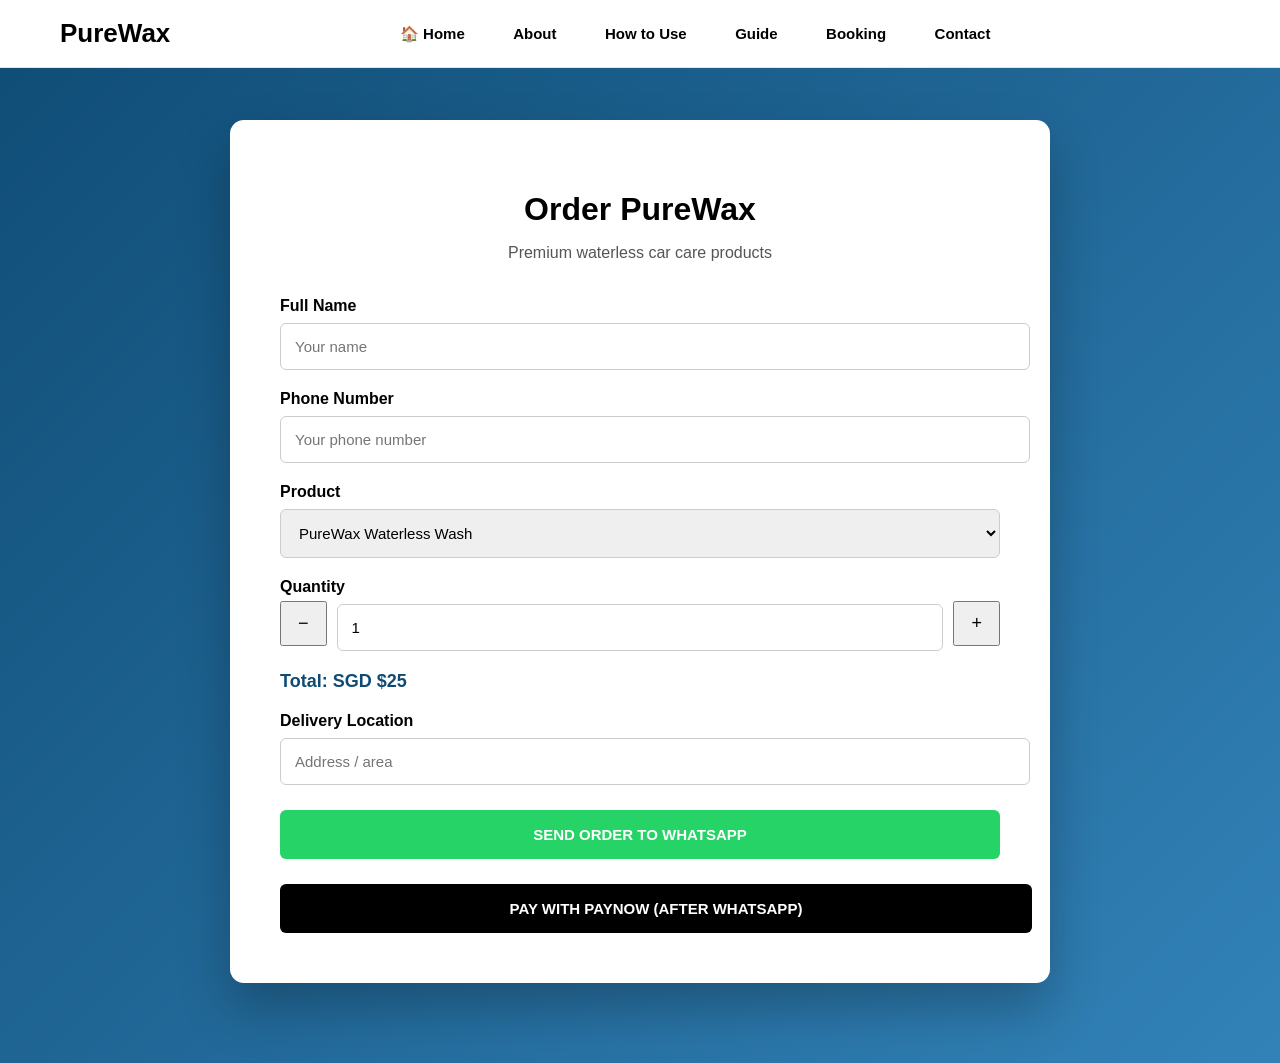
==== booking.html @ 13854542 "Create booking.html" ====
<!DOCTYPE html>
<html lang="en">
<head>
  <meta charset="UTF-8">
  <title>Order PureWax</title>
  <link rel="stylesheet" href="style.css">
  <link rel="icon" type="image/png" href="favicon.png">

  <style>
    body {
      margin: 0;
      font-family: Arial, sans-serif;
      background: linear-gradient(135deg, #0f4c75, #3282b8);
      padding-top: 120px;
    }

    .booking-wrapper {
      max-width: 720px;
      margin: 0 auto 80px;
      background: #ffffff;
      border-radius: 14px;
      padding: 50px;
      box-shadow: 0 25px 50px rgba(0,0,0,0.25);
    }

    h1 {
      text-align: center;
      margin-bottom: 10px;
    }

    .subtitle {
      text-align: center;
      color: #555;
      margin-bottom: 35px;
    }

    label {
      font-weight: 600;
      margin-top: 20px;
      display: block;
    }

    input, select, textarea {
      width: 100%;
      padding: 14px;
      margin-top: 8px;
      border-radius: 6px;
      border: 1px solid #ccc;
      font-size: 15px;
    }

    .qty-row {
      display: flex;
      gap: 10px;
      align-items: center;
    }

    .qty-row button {
      padding: 10px 16px;
      font-size: 18px;
      cursor: pointer;
    }

    .price-box {
      margin-top: 20px;
      font-size: 18px;
      font-weight: 700;
      color: #0f4c75;
    }

    .action-btn {
      width: 100%;
      margin-top: 25px;
      padding: 16px;
      font-size: 15px;
      font-weight: 700;
      border: none;
      border-radius: 6px;
      cursor: pointer;
    }

    .whatsapp-btn {
      background: #25d366;
      color: #ffffff;
    }

    .paynow-btn {
      background: #000000;
      color: #ffffff;
      display: block;
      text-align: center;
      text-decoration: none;
    }

    .confirm-box {
      display: none;
      margin-top: 30px;
      padding: 25px;
      background: #f1f8ff;
      border-radius: 10px;
      text-align: center;
    }

    .order-summary {
      margin: 15px 0;
      font-size: 15px;
    }

    .paynow-section img {
      margin-top: 10px;
      max-width: 200px;
    }
  </style>

  <script>
    const prices = {
      "PureWax Waterless Wash": 25,
      "PureWax Microfiber Towel": 10,
      "PureWax Combo Pack": 30
    };

    function updatePrice() {
      const product = document.getElementById("product").value;
      const qty = document.getElementById("quantity").value;
      const total = prices[product] * qty;
      document.getElementById("totalPrice").innerText =
        "Total: SGD $" + total;
    }

    function sendWhatsApp() {
      const name = document.getElementById("name").value;
      const phone = document.getElementById("phone").value;
      const product = document.getElementById("product").value;
      const qty = document.getElementById("quantity").value;
      const location = document.getElementById("location").value;
      const total = prices[product] * qty;

      if (!name || !phone) {
        alert("Please fill in your name and phone number.");
        return;
      }

      const message =
        "PureWax Order%0A%0A" +
        "Name: " + name + "%0A" +
        "Phone: " + phone + "%0A" +
        "Product: " + product + "%0A" +
        "Quantity: " + qty + "%0A" +
        "Total: SGD $" + total + "%0A" +
        "Location: " + location;

      window.open(
        "https://wa.me/6590040534?text=" + message,
        "_blank"
      );

      document.getElementById("orderSummary").innerHTML =
        "<strong>Product:</strong> " + product + "<br>" +
        "<strong>Quantity:</strong> " + qty + "<br>" +
        "<strong>Total:</strong> SGD $" + total;

      document.getElementById("confirmBox").style.display = "block";
    }
  </script>
</head>

<body>

<!-- NAVBAR -->
<div class="navbar">
  <div class="logo">PureWax</div>
  <div class="nav-links">
    <a href="index.html">🏠 Home</a>
    <a href="about.html">About</a>
    <a href="how-to-use.html">How to Use</a>
    <a href="guide.html">Guide</a>
    <a href="booking.html">Booking</a>
    <a href="contact.html">Contact</a>
  </div>
</div>

<!-- BOOKING PAGE -->
<div class="booking-wrapper">
  <h1>Order PureWax</h1>
  <p class="subtitle">Premium waterless car care products</p>

  <label>Full Name</label>
  <input id="name" placeholder="Your name">

  <label>Phone Number</label>
  <input id="phone" placeholder="Your phone number">

  <label>Product</label>
  <select id="product" onchange="updatePrice()">
    <option>PureWax Waterless Wash</option>
    <option>PureWax Microfiber Towel</option>
    <option>PureWax Combo Pack</option>
  </select>

  <label>Quantity</label>
  <div class="qty-row">
    <button onclick="quantity.stepDown(); updatePrice()">−</button>
    <input type="number" id="quantity" value="1" min="1" onchange="updatePrice()">
    <button onclick="quantity.stepUp(); updatePrice()">+</button>
  </div>

  <div class="price-box" id="totalPrice">Total: SGD $25</div>

  <label>Delivery Location</label>
  <input id="location" placeholder="Address / area">

  <button class="action-btn whatsapp-btn" onclick="sendWhatsApp()">
    SEND ORDER TO WHATSAPP
  </button>

  <a href="#" class="action-btn paynow-btn">
    PAY WITH PAYNOW (AFTER WHATSAPP)
  </a>

  <div class="confirm-box" id="confirmBox">
    <h3>Order Confirmed ✅</h3>
    <p>Your order has been sent to WhatsApp.</p>

    <div class="order-summary" id="orderSummary"></div>

    <div class="paynow-section">
      <h4>Pay with PayNow</h4>
      <p>
        Please complete payment after confirming on WhatsApp.<br>
        Use your name as the payment reference.
      </p>
      <img src="paynow-qr.png" alt="PayNow QR Code">
    </div>
  </div>
</div>

</body>
</html>
---- style.css ----
/* ===== RESET & BASE ===== */
body {
  margin: 0;
  font-family: Arial, sans-serif;
  background-color: #ffffff;
  color: #000000;
}

/* ===== NAVBAR ===== */
.navbar {
  position: fixed;
  top: 0;
  left: 0;
  width: 100%;
  z-index: 1000;

  display: flex;
  align-items: center;
  padding: 18px 60px;

  background-color: #ffffff;
  border-bottom: 1px solid #e5e5e5;
  box-sizing: border-box;
}

.logo {
  font-size: 26px;
  font-weight: 700;
}

.nav-links {
  margin: 0 auto;
}

.nav-links a {
  margin: 0 22px;
  text-decoration: none;
  color: #000000;
  font-size: 15px;
  font-weight: 600;
}

.nav-links a:hover {
  opacity: 0.7;
}

/* ===== HERO SECTION ===== */
.hero {
  margin-top: 80px;
  display: flex;
  justify-content: space-between;
  align-items: center;
  min-height: 90vh;
  padding: 0 80px;

  background:
    linear-gradient(to right, rgba(0,0,0,0.95), rgba(0,0,0,0.6)),
    url("bmw-headlights.jpg");

  background-size: cover;
  background-position: center right;
  background-repeat: no-repeat;

  color: #ffffff;
}

/* ===== HERO LEFT ===== */
.hero-left {
  max-width: 45%;
}

.hero-logo {
  margin-bottom: 25px;
  font-size: 36px;
  font-weight: 800;
  letter-spacing: 3px;
  animation: ssGlow 4s ease-in-out infinite;
}

.hero-left h1 {
  font-size: 56px;
  margin: 0 0 20px;
}

.hero-left p {
  font-size: 18px;
  line-height: 1.7;
  color: #dddddd;
  max-width: 520px;
}

/* ===== HERO RIGHT ===== */
.hero-right {
  max-width: 45%;
  display: flex;
  justify-content: flex-end;
}

.hero-right img {
  width: 500px;
  max-width: 100%;
  height: auto;

  filter:
    brightness(1.2)
    contrast(1.25)
    drop-shadow(0 0 25px rgba(255, 220, 120, 0.6))
    drop-shadow(0 0 50px rgba(255, 200, 80, 0.4));
}

/* ===== SS LOGO GLOW ===== */
@keyframes ssGlow {
  0% {
    text-shadow:
      0 0 6px rgba(255,255,255,0.4),
      0 0 14px rgba(255,255,255,0.25),
      0 0 24px rgba(255,255,255,0.15);
  }
  50% {
    text-shadow:
      0 0 14px rgba(255,255,255,0.9),
      0 0 30px rgba(255,255,255,0.6),
      0 0 50px rgba(255,255,255,0.35);
  }
  100% {
    text-shadow:
      0 0 6px rgba(255,255,255,0.4),
      0 0 14px rgba(255,255,255,0.25),
      0 0 24px rgba(255,255,255,0.15);
  }
}

/* ===== BOOKING PAGE ===== */
.booking-page {
  min-height: 100vh;
  background: linear-gradient(135deg, #0a1a2f, #0f3a66);
  padding: 160px 20px 80px;
  display: flex;
  justify-content: center;
  align-items: flex-start;
}

.booking-card {
  background: #ffffff;
  width: 100%;
  max-width: 600px;
  padding: 50px;
  border-radius: 14px;
  box-shadow: 0 25px 60px rgba(0,0,0,0.25);
  text-align: center;
}

.booking-card h1 {
  font-size: 36px;
  margin-bottom: 10px;
}

.booking-card .subtitle {
  color: #555;
  margin-bottom: 30px;
}

.booking-form {
  display: flex;
  flex-direction: column;
  gap: 15px;
}

.booking-form input,
.booking-form select,
.booking-form textarea {
  padding: 14px;
  font-size: 16px;
  border-radius: 8px;
  border: 1px solid #ccc;
}

.booking-form textarea {
  min-height: 100px;
}

.booking-form button {
  margin-top: 10px;
  padding: 16px;
  font-size: 16px;
  font-weight: 700;
  background: #000;
  color: #fff;
  border: none;
  border-radius: 10px;
  cursor: pointer;
}

.booking-form button:hover {
  background: #111;
}

/* ===== CONFIRMATION ===== */
.confirm-box {
  display: none;
  margin-top: 30px;
  padding: 25px;
  background: #f1f8ff;
  border-radius: 10px;
  text-align: center;
}

.paynow-section img {
  max-width: 200px;
  margin-top: 10px;
}

/* ===== MOBILE ===== */
@media (max-width: 900px) {
  .hero {
    flex-direction: column;
    text-align: center;
    padding: 80px 30px;
  }

  .hero-left,
  .hero-right {
    max-width: 100%;
  }

  .hero-right {
    margin-top: 40px;
    justify-content: center;
  }
}
/* ===== HOW TO USE PAGE ===== */

.howto-page {
  min-height: 100vh;
  background: #f4f7fb;
  padding: 160px 20px 80px;
}

.howto-container {
  max-width: 900px;
  margin: 0 auto;
  background: #ffffff;
  padding: 60px 50px;
  border-radius: 14px;
  box-shadow: 0 25px 60px rgba(0,0,0,0.15);
}

.howto-container h1 {
  text-align: center;
  font-size: 44px;
  margin-bottom: 15px;
}

.howto-intro {
  text-align: center;
  font-size: 17px;
  color: #555;
  margin-bottom: 45px;
  line-height: 1.6;
}

/* STEP BOXES */
.howto-step {
  background: #ffffff;
  border-radius: 10px;
  padding: 30px 35px;
  margin-bottom: 25px;
  border-left: 6px solid #0f4c75;
}

.step-number {
  display: inline-block;
  font-size: 13px;
  font-weight: 700;
  color: #0f4c75;
  margin-bottom: 8px;
  letter-spacing: 1px;
}

.howto-step h3 {
  font-size: 22px;
  margin: 8px 0 10px;
}

.howto-step p {
  font-size: 16px;
  color: #444;
  line-height: 1.6;
}

/* MOBILE */
@media (max-width: 700px) {
  .howto-container {
    padding: 40px 25px;
  }

  .howto-container h1 {
    font-size: 34px;
  }
}
.logo-box {
  width: 42px;
  height: 42px;
  background: #000;
  color: #fff;
  font-weight: 800;
  font-size: 18px;
  display: flex;
  align-items: center;
  justify-content: center;
  border-radius: 6px;
  letter-spacing: 1px;
}
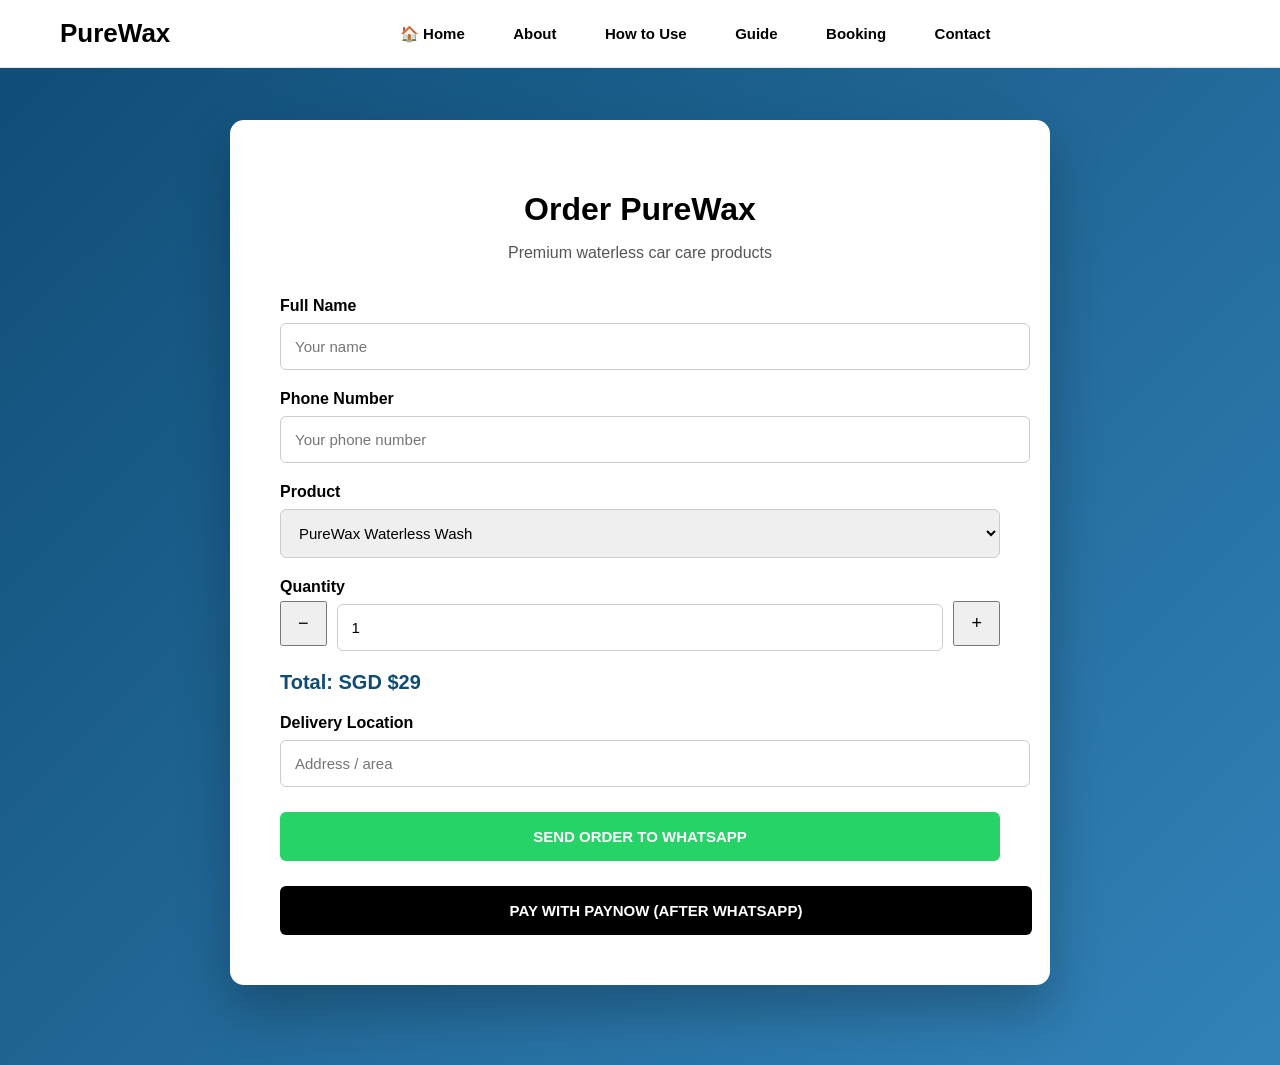
==== commit df09488c: "Update booking.html" ====
--- a/booking.html
+++ b/booking.html
@@ -3,6 +3,8 @@
 <head>
   <meta charset="UTF-8">
   <title>Order PureWax</title>
+  <meta name="viewport" content="width=device-width, initial-scale=1.0">
+
   <link rel="stylesheet" href="style.css">
   <link rel="icon" type="image/png" href="favicon.png">
 
@@ -40,7 +42,7 @@
       display: block;
     }
 
-    input, select, textarea {
+    input, select {
       width: 100%;
       padding: 14px;
       margin-top: 8px;
@@ -63,7 +65,7 @@
 
     .price-box {
       margin-top: 20px;
-      font-size: 18px;
+      font-size: 20px;
       font-weight: 700;
       color: #0f4c75;
     }
@@ -87,9 +89,9 @@
     .paynow-btn {
       background: #000000;
       color: #ffffff;
+      text-align: center;
+      text-decoration: none;
       display: block;
-      text-align: center;
-      text-decoration: none;
     }
 
     .confirm-box {
@@ -114,9 +116,9 @@
 
   <script>
     const prices = {
-      "PureWax Waterless Wash": 25,
-      "PureWax Microfiber Towel": 10,
-      "PureWax Combo Pack": 30
+      "PureWax Waterless Wash": 29,
+      "PureWax Microfiber Towel": 12,
+      "PureWax Combo Pack": 39
     };
 
     function updatePrice() {
@@ -147,7 +149,7 @@
         "Product: " + product + "%0A" +
         "Quantity: " + qty + "%0A" +
         "Total: SGD $" + total + "%0A" +
-        "Location: " + location;
+        "Delivery Location: " + location;
 
       window.open(
         "https://wa.me/6590040534?text=" + message,
@@ -204,7 +206,7 @@
     <button onclick="quantity.stepUp(); updatePrice()">+</button>
   </div>
 
-  <div class="price-box" id="totalPrice">Total: SGD $25</div>
+  <div class="price-box" id="totalPrice">Total: SGD $29</div>
 
   <label>Delivery Location</label>
   <input id="location" placeholder="Address / area">
@@ -218,7 +220,7 @@
   </a>
 
   <div class="confirm-box" id="confirmBox">
-    <h3>Order Confirmed ✅</h3>
+    <h3>Order Sent ✅</h3>
     <p>Your order has been sent to WhatsApp.</p>
 
     <div class="order-summary" id="orderSummary"></div>
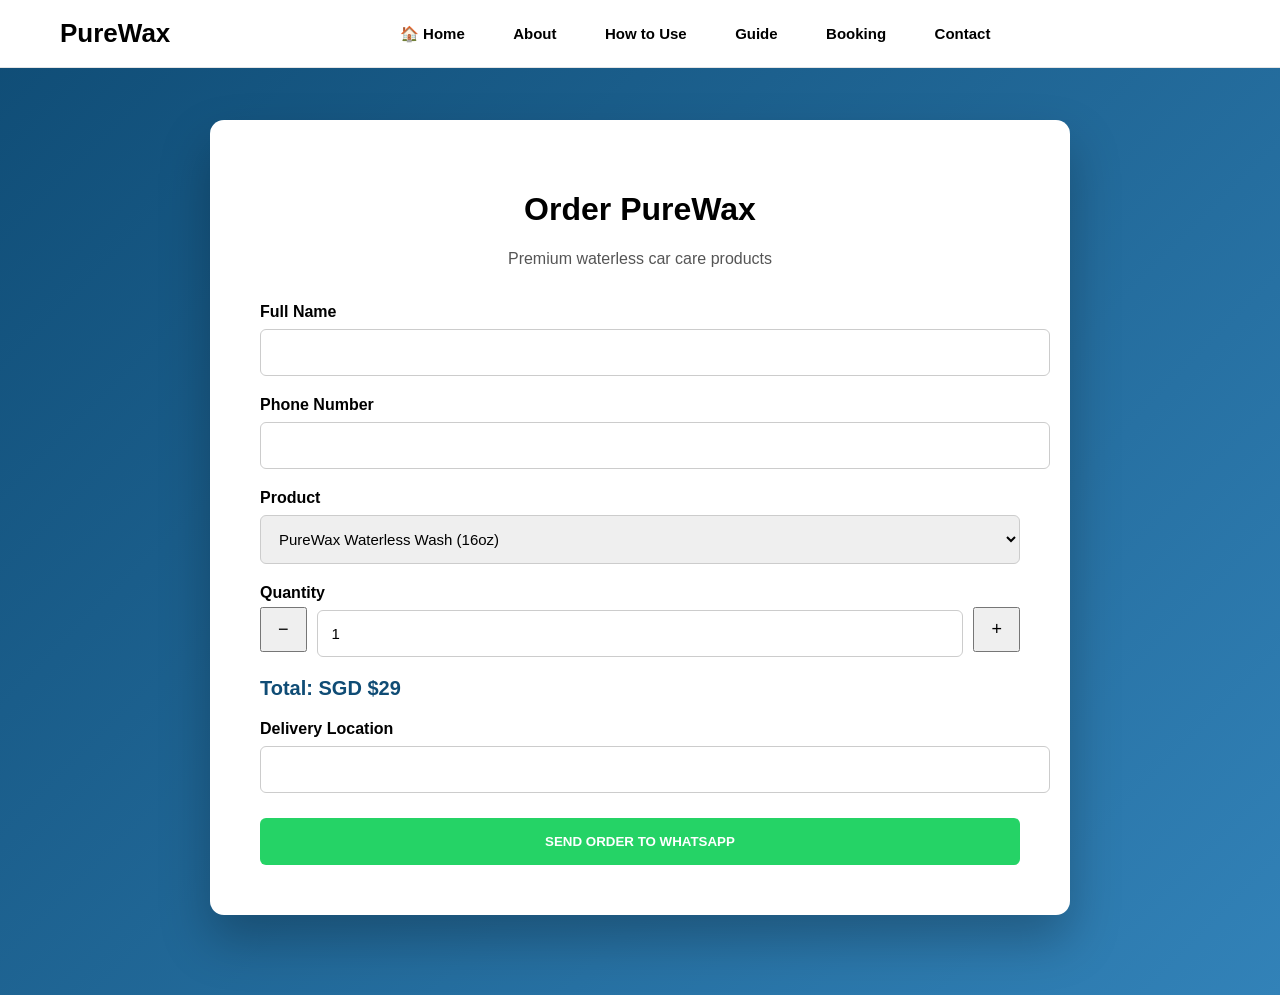
==== commit db5f9f24: "Update booking.html" ====
--- a/booking.html
+++ b/booking.html
@@ -17,7 +17,7 @@
     }
 
     .booking-wrapper {
-      max-width: 720px;
+      max-width: 760px;
       margin: 0 auto 80px;
       background: #ffffff;
       border-radius: 14px;
@@ -25,11 +25,7 @@
       box-shadow: 0 25px 50px rgba(0,0,0,0.25);
     }
 
-    h1 {
-      text-align: center;
-      margin-bottom: 10px;
-    }
-
+    h1 { text-align: center; }
     .subtitle {
       text-align: center;
       color: #555;
@@ -74,7 +70,6 @@
       width: 100%;
       margin-top: 25px;
       padding: 16px;
-      font-size: 15px;
       font-weight: 700;
       border: none;
       border-radius: 6px;
@@ -83,15 +78,7 @@
 
     .whatsapp-btn {
       background: #25d366;
-      color: #ffffff;
-    }
-
-    .paynow-btn {
-      background: #000000;
-      color: #ffffff;
-      text-align: center;
-      text-decoration: none;
-      display: block;
+      color: #fff;
     }
 
     .confirm-box {
@@ -102,73 +89,61 @@
       border-radius: 10px;
       text-align: center;
     }
-
-    .order-summary {
-      margin: 15px 0;
-      font-size: 15px;
-    }
-
-    .paynow-section img {
-      margin-top: 10px;
-      max-width: 200px;
-    }
   </style>
 
   <script>
     const prices = {
-      "PureWax Waterless Wash": 29,
-      "PureWax Microfiber Towel": 12,
-      "PureWax Combo Pack": 39
+      "PureWax Waterless Wash (16oz)": 29,
+      "PureWax Microfiber Cloth (2pcs)": 12,
+      "PureWax Anti-Bacterial Spray (16oz)": 19,
+      "Combo Pack (Wash + Cloth)": 39,
+      "Twin Pack (2x Wash)": 55,
+      "Family Pack (2x Wash + Cloth + Sanitiser)": 79
     };
 
     function updatePrice() {
       const product = document.getElementById("product").value;
       const qty = document.getElementById("quantity").value;
+      document.getElementById("totalPrice").innerText =
+        "Total: SGD $" + (prices[product] * qty);
+    }
+
+    function sendWhatsApp() {
+      const name = nameInput.value;
+      const phone = phoneInput.value;
+      const product = productSelect.value;
+      const qty = quantity.value;
+      const location = locationInput.value;
       const total = prices[product] * qty;
-      document.getElementById("totalPrice").innerText =
-        "Total: SGD $" + total;
-    }
-
-    function sendWhatsApp() {
-      const name = document.getElementById("name").value;
-      const phone = document.getElementById("phone").value;
-      const product = document.getElementById("product").value;
-      const qty = document.getElementById("quantity").value;
-      const location = document.getElementById("location").value;
-      const total = prices[product] * qty;
 
       if (!name || !phone) {
-        alert("Please fill in your name and phone number.");
+        alert("Please fill in name and phone number.");
         return;
       }
 
-      const message =
+      const msg =
         "PureWax Order%0A%0A" +
         "Name: " + name + "%0A" +
         "Phone: " + phone + "%0A" +
         "Product: " + product + "%0A" +
         "Quantity: " + qty + "%0A" +
         "Total: SGD $" + total + "%0A" +
-        "Delivery Location: " + location;
-
-      window.open(
-        "https://wa.me/6590040534?text=" + message,
-        "_blank"
-      );
-
-      document.getElementById("orderSummary").innerHTML =
-        "<strong>Product:</strong> " + product + "<br>" +
-        "<strong>Quantity:</strong> " + qty + "<br>" +
-        "<strong>Total:</strong> SGD $" + total;
-
-      document.getElementById("confirmBox").style.display = "block";
+        "Delivery: " + location;
+
+      window.open("https://wa.me/6590040534?text=" + msg, "_blank");
+
+      orderSummary.innerHTML =
+        "<b>Product:</b> " + product + "<br>" +
+        "<b>Quantity:</b> " + qty + "<br>" +
+        "<b>Total:</b> SGD $" + total;
+
+      confirmBox.style.display = "block";
     }
   </script>
 </head>
 
 <body>
 
-<!-- NAVBAR -->
 <div class="navbar">
   <div class="logo">PureWax</div>
   <div class="nav-links">
@@ -181,22 +156,24 @@
   </div>
 </div>
 
-<!-- BOOKING PAGE -->
 <div class="booking-wrapper">
   <h1>Order PureWax</h1>
   <p class="subtitle">Premium waterless car care products</p>
 
   <label>Full Name</label>
-  <input id="name" placeholder="Your name">
+  <input id="nameInput">
 
   <label>Phone Number</label>
-  <input id="phone" placeholder="Your phone number">
+  <input id="phoneInput">
 
   <label>Product</label>
-  <select id="product" onchange="updatePrice()">
-    <option>PureWax Waterless Wash</option>
-    <option>PureWax Microfiber Towel</option>
-    <option>PureWax Combo Pack</option>
+  <select id="productSelect" onchange="updatePrice()">
+    <option>PureWax Waterless Wash (16oz)</option>
+    <option>PureWax Microfiber Cloth (2pcs)</option>
+    <option>PureWax Anti-Bacterial Spray (16oz)</option>
+    <option>Combo Pack (Wash + Cloth)</option>
+    <option>Twin Pack (2x Wash)</option>
+    <option>Family Pack (2x Wash + Cloth + Sanitiser)</option>
   </select>
 
   <label>Quantity</label>
@@ -209,30 +186,15 @@
   <div class="price-box" id="totalPrice">Total: SGD $29</div>
 
   <label>Delivery Location</label>
-  <input id="location" placeholder="Address / area">
+  <input id="locationInput">
 
   <button class="action-btn whatsapp-btn" onclick="sendWhatsApp()">
     SEND ORDER TO WHATSAPP
   </button>
 
-  <a href="#" class="action-btn paynow-btn">
-    PAY WITH PAYNOW (AFTER WHATSAPP)
-  </a>
-
   <div class="confirm-box" id="confirmBox">
     <h3>Order Sent ✅</h3>
-    <p>Your order has been sent to WhatsApp.</p>
-
-    <div class="order-summary" id="orderSummary"></div>
-
-    <div class="paynow-section">
-      <h4>Pay with PayNow</h4>
-      <p>
-        Please complete payment after confirming on WhatsApp.<br>
-        Use your name as the payment reference.
-      </p>
-      <img src="paynow-qr.png" alt="PayNow QR Code">
-    </div>
+    <div id="orderSummary"></div>
   </div>
 </div>
 
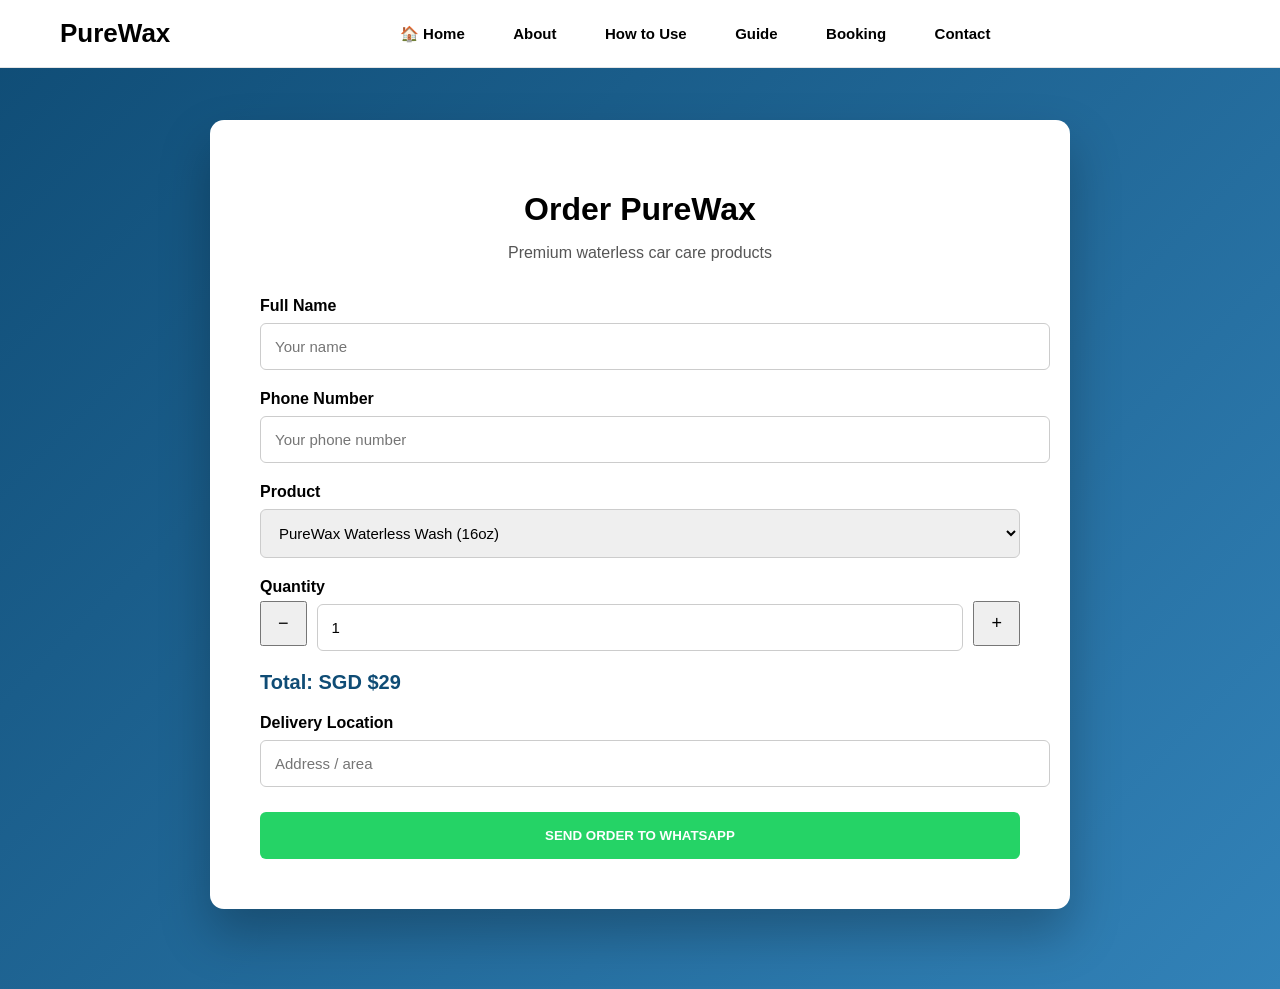
==== commit b511a7aa: "Update booking.html" ====
--- a/booking.html
+++ b/booking.html
@@ -25,7 +25,11 @@
       box-shadow: 0 25px 50px rgba(0,0,0,0.25);
     }
 
-    h1 { text-align: center; }
+    h1 {
+      text-align: center;
+      margin-bottom: 10px;
+    }
+
     .subtitle {
       text-align: center;
       color: #555;
@@ -78,7 +82,7 @@
 
     .whatsapp-btn {
       background: #25d366;
-      color: #fff;
+      color: #ffffff;
     }
 
     .confirm-box {
@@ -104,46 +108,52 @@
     function updatePrice() {
       const product = document.getElementById("product").value;
       const qty = document.getElementById("quantity").value;
+      const total = prices[product] * qty;
+
       document.getElementById("totalPrice").innerText =
-        "Total: SGD $" + (prices[product] * qty);
+        "Total: SGD $" + total;
     }
 
     function sendWhatsApp() {
-      const name = nameInput.value;
-      const phone = phoneInput.value;
-      const product = productSelect.value;
-      const qty = quantity.value;
-      const location = locationInput.value;
+      const name = document.getElementById("name").value;
+      const phone = document.getElementById("phone").value;
+      const product = document.getElementById("product").value;
+      const qty = document.getElementById("quantity").value;
+      const location = document.getElementById("location").value;
       const total = prices[product] * qty;
 
       if (!name || !phone) {
-        alert("Please fill in name and phone number.");
+        alert("Please fill in your name and phone number.");
         return;
       }
 
-      const msg =
+      const message =
         "PureWax Order%0A%0A" +
         "Name: " + name + "%0A" +
         "Phone: " + phone + "%0A" +
         "Product: " + product + "%0A" +
         "Quantity: " + qty + "%0A" +
         "Total: SGD $" + total + "%0A" +
-        "Delivery: " + location;
-
-      window.open("https://wa.me/6590040534?text=" + msg, "_blank");
-
-      orderSummary.innerHTML =
-        "<b>Product:</b> " + product + "<br>" +
-        "<b>Quantity:</b> " + qty + "<br>" +
-        "<b>Total:</b> SGD $" + total;
-
-      confirmBox.style.display = "block";
+        "Delivery Location: " + location;
+
+      window.open(
+        "https://wa.me/6590040534?text=" + message,
+        "_blank"
+      );
+
+      document.getElementById("orderSummary").innerHTML =
+        "<strong>Product:</strong> " + product + "<br>" +
+        "<strong>Quantity:</strong> " + qty + "<br>" +
+        "<strong>Total:</strong> SGD $" + total;
+
+      document.getElementById("confirmBox").style.display = "block";
     }
   </script>
 </head>
 
 <body>
 
+<!-- NAVBAR -->
 <div class="navbar">
   <div class="logo">PureWax</div>
   <div class="nav-links">
@@ -156,18 +166,19 @@
   </div>
 </div>
 
+<!-- BOOKING PAGE -->
 <div class="booking-wrapper">
   <h1>Order PureWax</h1>
   <p class="subtitle">Premium waterless car care products</p>
 
   <label>Full Name</label>
-  <input id="nameInput">
+  <input id="name" placeholder="Your name">
 
   <label>Phone Number</label>
-  <input id="phoneInput">
+  <input id="phone" placeholder="Your phone number">
 
   <label>Product</label>
-  <select id="productSelect" onchange="updatePrice()">
+  <select id="product" onchange="updatePrice()">
     <option>PureWax Waterless Wash (16oz)</option>
     <option>PureWax Microfiber Cloth (2pcs)</option>
     <option>PureWax Anti-Bacterial Spray (16oz)</option>
@@ -178,15 +189,15 @@
 
   <label>Quantity</label>
   <div class="qty-row">
-    <button onclick="quantity.stepDown(); updatePrice()">−</button>
+    <button onclick="document.getElementById('quantity').stepDown(); updatePrice()">−</button>
     <input type="number" id="quantity" value="1" min="1" onchange="updatePrice()">
-    <button onclick="quantity.stepUp(); updatePrice()">+</button>
+    <button onclick="document.getElementById('quantity').stepUp(); updatePrice()">+</button>
   </div>
 
   <div class="price-box" id="totalPrice">Total: SGD $29</div>
 
   <label>Delivery Location</label>
-  <input id="locationInput">
+  <input id="location" placeholder="Address / area">
 
   <button class="action-btn whatsapp-btn" onclick="sendWhatsApp()">
     SEND ORDER TO WHATSAPP
@@ -194,6 +205,7 @@
 
   <div class="confirm-box" id="confirmBox">
     <h3>Order Sent ✅</h3>
+    <p>Your order has been sent to WhatsApp.</p>
     <div id="orderSummary"></div>
   </div>
 </div>
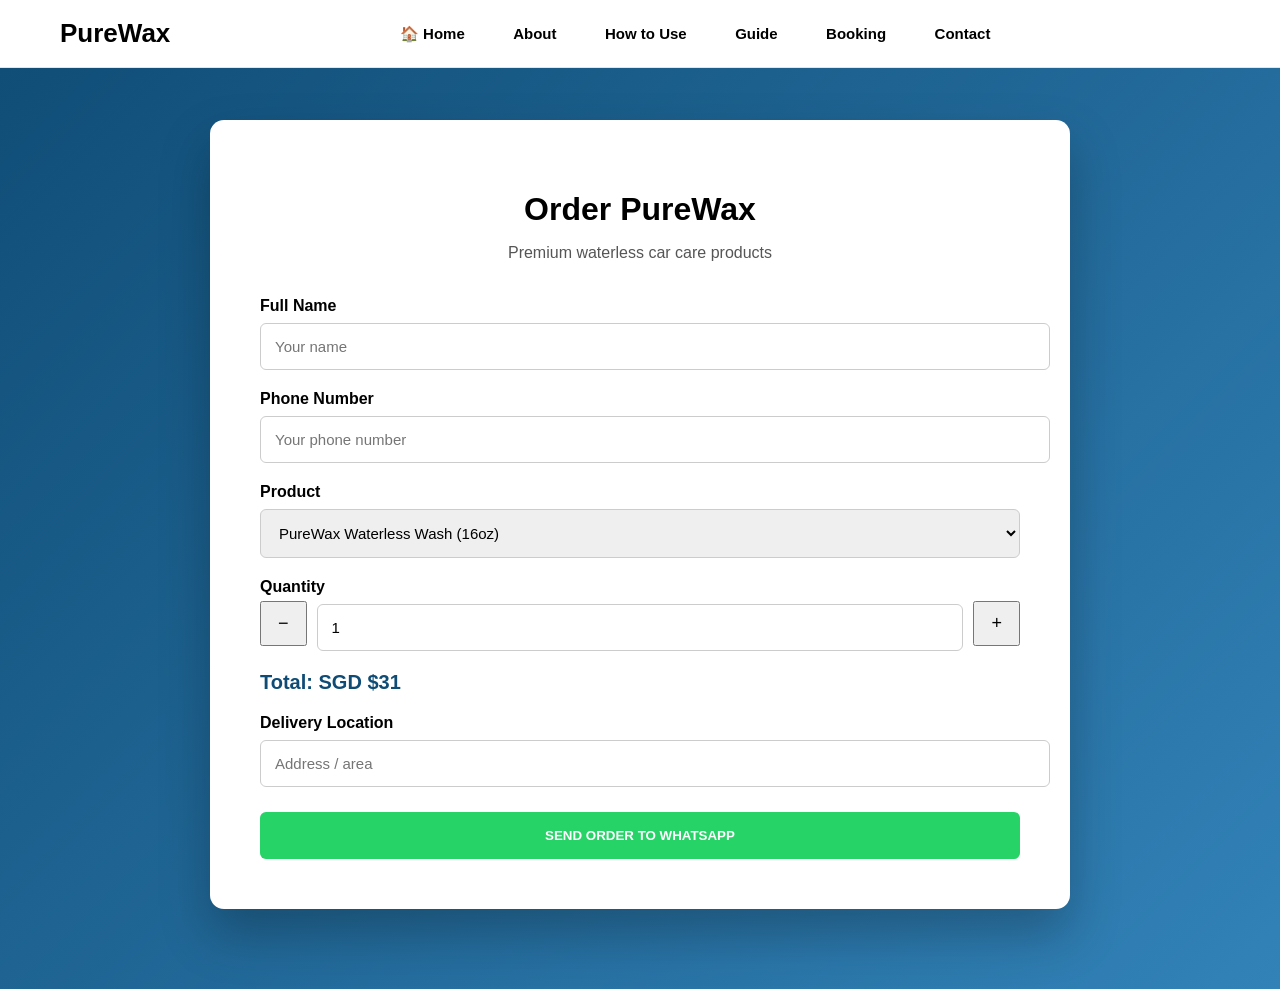
==== commit eb7217e4: "Update booking.html" ====
--- a/booking.html
+++ b/booking.html
@@ -97,12 +97,12 @@
 
   <script>
     const prices = {
-      "PureWax Waterless Wash (16oz)": 29,
-      "PureWax Microfiber Cloth (2pcs)": 12,
-      "PureWax Anti-Bacterial Spray (16oz)": 19,
-      "Combo Pack (Wash + Cloth)": 39,
-      "Twin Pack (2x Wash)": 55,
-      "Family Pack (2x Wash + Cloth + Sanitiser)": 79
+      "PureWax Waterless Wash (16oz)": 31,
+      "PureWax Microfiber Cloth (2pcs)": 14,
+      "PureWax Anti-Bacterial Spray (16oz)": 21,
+      "Combo Pack (Wash + Cloth)": 42,
+      "Twin Pack (2x Wash)": 58,
+      "Family Pack (2x Wash + Cloth + Sanitiser)": 89
     };
 
     function updatePrice() {
@@ -194,7 +194,7 @@
     <button onclick="document.getElementById('quantity').stepUp(); updatePrice()">+</button>
   </div>
 
-  <div class="price-box" id="totalPrice">Total: SGD $29</div>
+  <div class="price-box" id="totalPrice">Total: SGD $31</div>
 
   <label>Delivery Location</label>
   <input id="location" placeholder="Address / area">
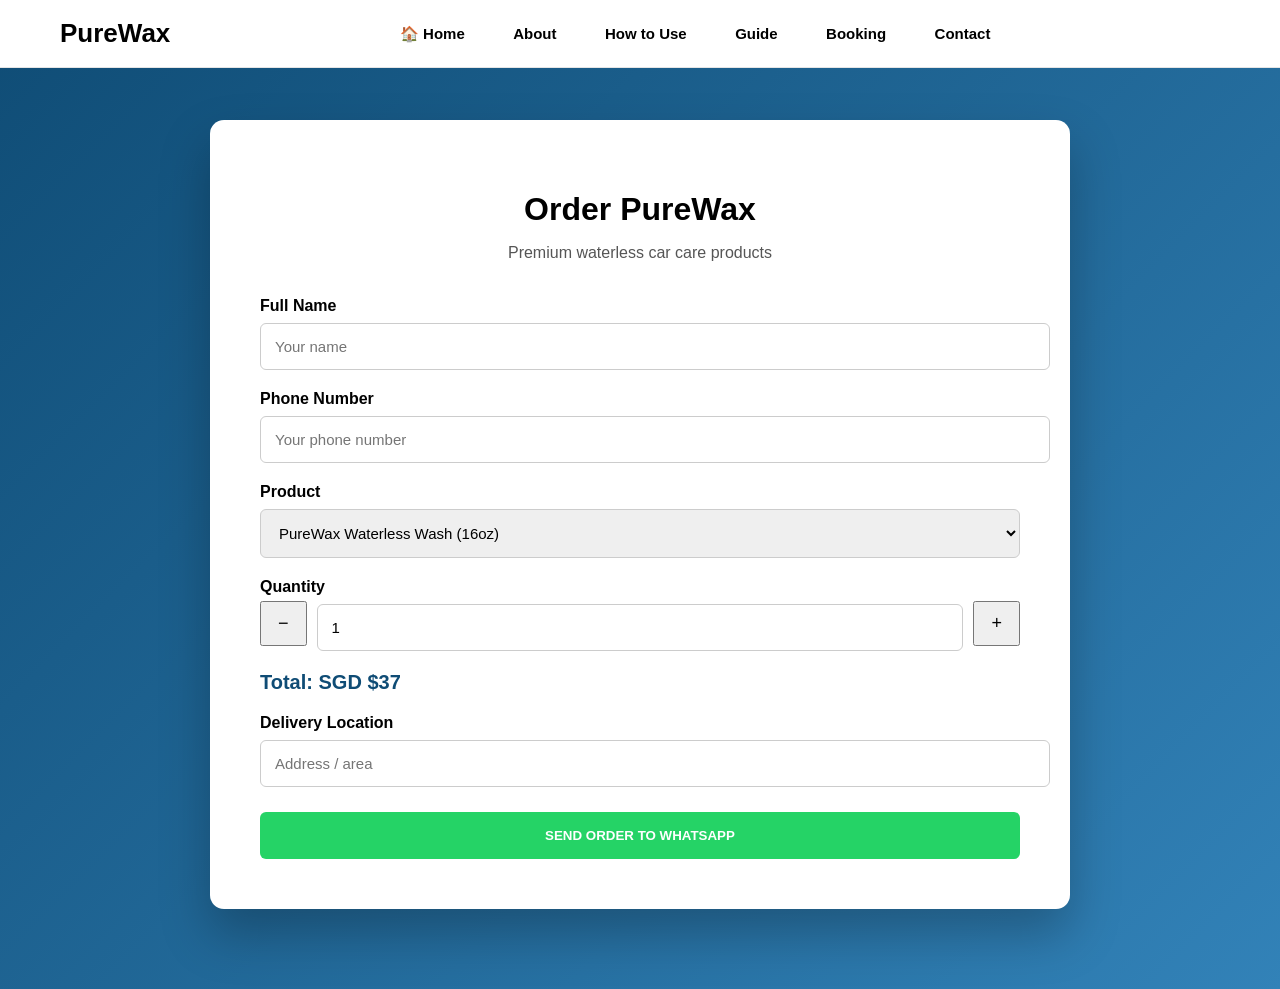
==== commit 41abaadd: "Update booking.html" ====
--- a/booking.html
+++ b/booking.html
@@ -97,12 +97,10 @@
 
   <script>
     const prices = {
-      "PureWax Waterless Wash (16oz)": 31,
+      "PureWax Waterless Wash (16oz)": 37,
       "PureWax Microfiber Cloth (2pcs)": 14,
-      "PureWax Anti-Bacterial Spray (16oz)": 21,
       "Combo Pack (Wash + Cloth)": 42,
-      "Twin Pack (2x Wash)": 58,
-      "Family Pack (2x Wash + Cloth + Sanitiser)": 89
+      "Twin Pack (2x Wash)": 58
     };
 
     function updatePrice() {
@@ -181,10 +179,8 @@
   <select id="product" onchange="updatePrice()">
     <option>PureWax Waterless Wash (16oz)</option>
     <option>PureWax Microfiber Cloth (2pcs)</option>
-    <option>PureWax Anti-Bacterial Spray (16oz)</option>
     <option>Combo Pack (Wash + Cloth)</option>
     <option>Twin Pack (2x Wash)</option>
-    <option>Family Pack (2x Wash + Cloth + Sanitiser)</option>
   </select>
 
   <label>Quantity</label>
@@ -194,7 +190,7 @@
     <button onclick="document.getElementById('quantity').stepUp(); updatePrice()">+</button>
   </div>
 
-  <div class="price-box" id="totalPrice">Total: SGD $31</div>
+  <div class="price-box" id="totalPrice">Total: SGD $37</div>
 
   <label>Delivery Location</label>
   <input id="location" placeholder="Address / area">
@@ -212,3 +208,4 @@
 
 </body>
 </html>
+
